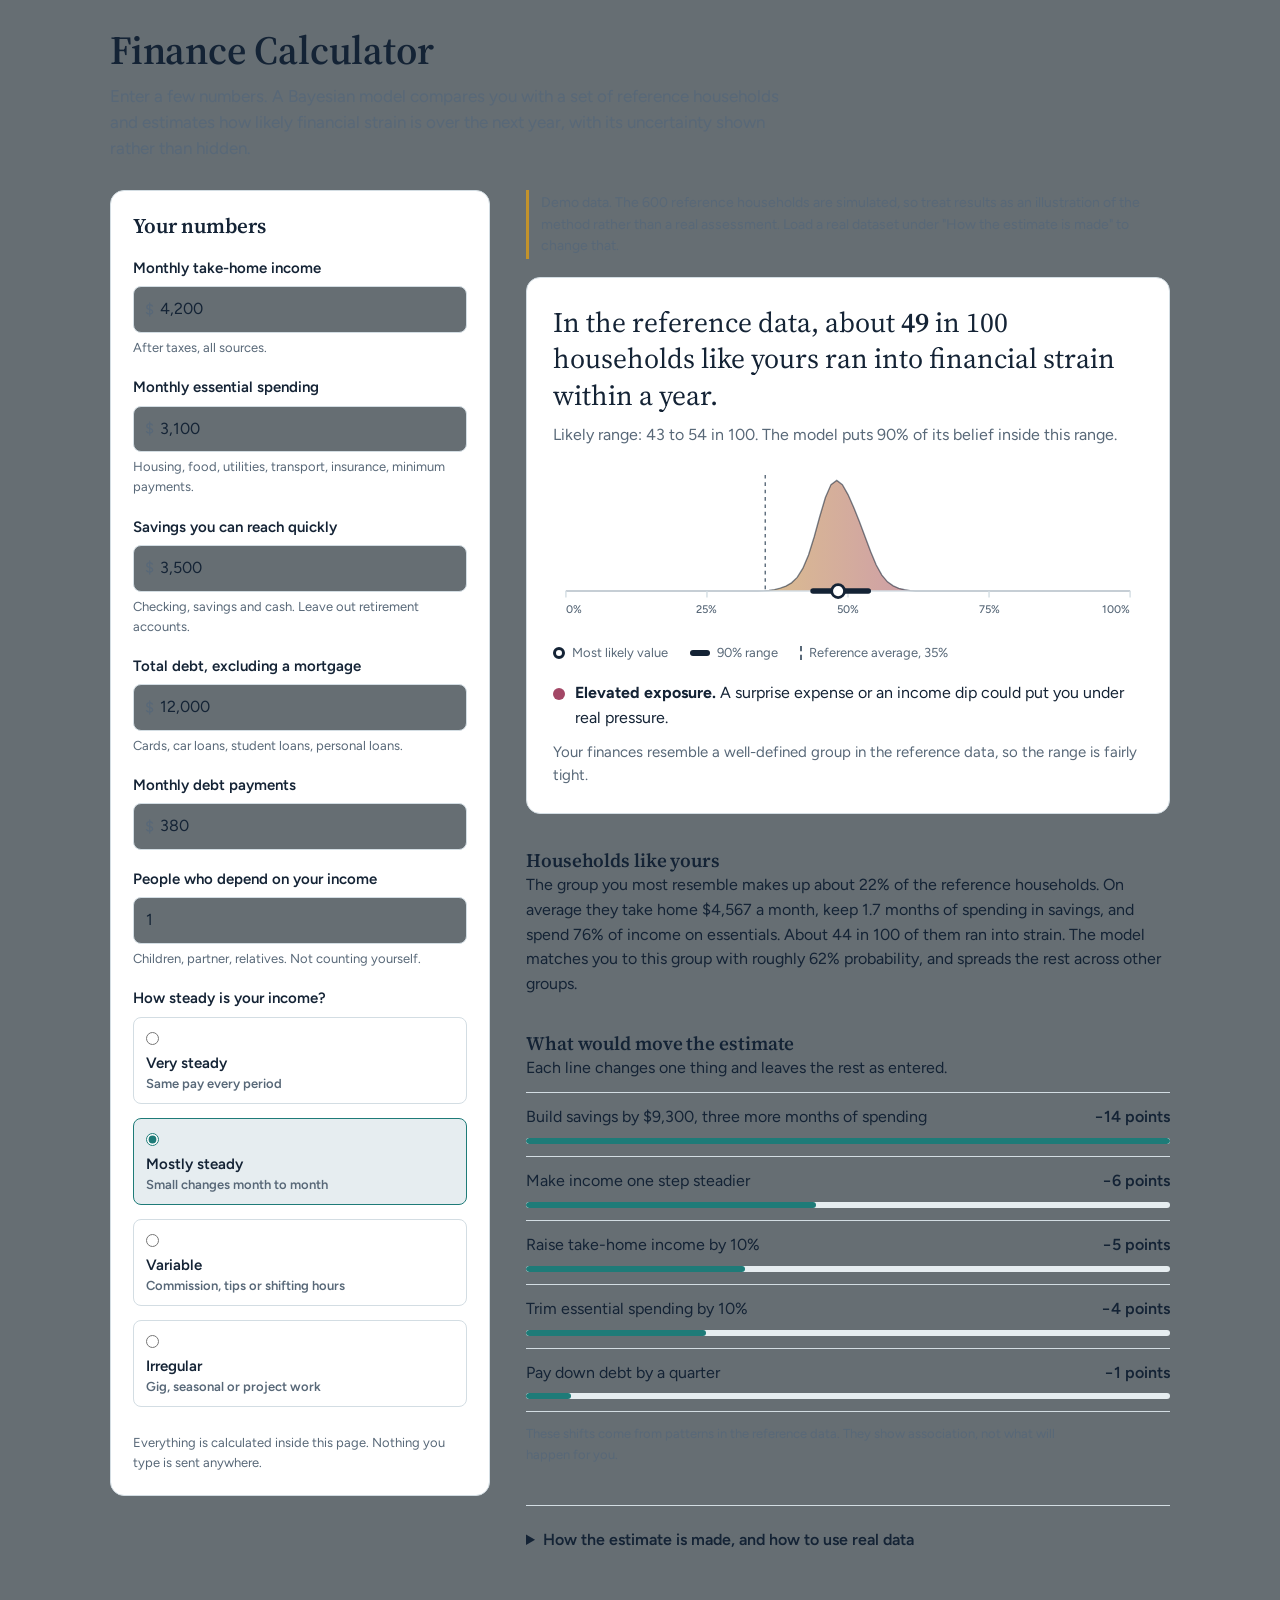
==== index.html @ e126327f "Move website files to root" ====
<!DOCTYPE html>
<html lang="en">
<head>
<meta charset="utf-8">
<meta name="viewport" content="width=device-width, initial-scale=1, viewport-fit=cover">
<title>Finance Calculator</title>
<link rel="preconnect" href="https://fonts.googleapis.com">
<link rel="preconnect" href="https://fonts.gstatic.com" crossorigin>
<link href="https://fonts.googleapis.com/css2?family=Figtree:wght@400;500;600&family=Source+Serif+4:opsz,wght@8..60,400;8..60,600&display=swap" rel="stylesheet">
<link rel="stylesheet" href="style.css">
</head>
<body>
<main class="wrap">
  <header>
    <h1>Finance Calculator</h1>
    <p class="lede">Enter a few numbers. A Bayesian model compares you with a set of reference households and estimates how likely financial strain is over the next year, with its uncertainty shown rather than hidden.</p>
  </header>

  <div class="app">
    <section class="inputs" aria-labelledby="in-h">
      <h2 id="in-h">Your numbers</h2>

      <div class="field">
        <label for="income">Monthly take-home income</label>
        <div class="money"><span>$</span><input id="income" type="text" inputmode="decimal" autocomplete="off" value="4,200"></div>
        <p class="hint">After taxes, all sources.</p>
      </div>
      <div class="field">
        <label for="expenses">Monthly essential spending</label>
        <div class="money"><span>$</span><input id="expenses" type="text" inputmode="decimal" autocomplete="off" value="3,100"></div>
        <p class="hint">Housing, food, utilities, transport, insurance, minimum payments.</p>
      </div>
      <div class="field">
        <label for="savings">Savings you can reach quickly</label>
        <div class="money"><span>$</span><input id="savings" type="text" inputmode="decimal" autocomplete="off" value="3,500"></div>
        <p class="hint">Checking, savings and cash. Leave out retirement accounts.</p>
      </div>
      <div class="field">
        <label for="debt">Total debt, excluding a mortgage</label>
        <div class="money"><span>$</span><input id="debt" type="text" inputmode="decimal" autocomplete="off" value="12,000"></div>
        <p class="hint">Cards, car loans, student loans, personal loans.</p>
      </div>
      <div class="field">
        <label for="debtPay">Monthly debt payments</label>
        <div class="money"><span>$</span><input id="debtPay" type="text" inputmode="decimal" autocomplete="off" value="380"></div>
      </div>
      <div class="field">
        <label for="deps">People who depend on your income</label>
        <input id="deps" type="number" min="0" max="6" step="1" value="1" inputmode="numeric">
        <p class="hint">Children, partner, relatives. Not counting yourself.</p>
      </div>
      <div class="field" role="radiogroup" aria-labelledby="vol-l">
        <span class="lbl" id="vol-l">How steady is your income?</span>
        <div class="opts">
          <label class="opt"><input type="radio" name="vol" value="0.1"><span><b>Very steady</b><small>Same pay every period</small></span></label>
          <label class="opt"><input type="radio" name="vol" value="0.3" checked><span><b>Mostly steady</b><small>Small changes month to month</small></span></label>
          <label class="opt"><input type="radio" name="vol" value="0.55"><span><b>Variable</b><small>Commission, tips or shifting hours</small></span></label>
          <label class="opt"><input type="radio" name="vol" value="0.8"><span><b>Irregular</b><small>Gig, seasonal or project work</small></span></label>
        </div>
      </div>
      <p class="privacy">Everything is calculated inside this page. Nothing you type is sent anywhere.</p>
    </section>

    <section id="results" aria-label="Your estimate">
      <div id="dataNote" class="note"></div>
      <div id="fitting" class="fitting" role="status">
        <span id="fitTxt">Learning from the reference households</span> <span id="progTxt">0%</span>
        <progress id="prog" max="1" value="0"></progress>
      </div>
      <div id="out" hidden></div>
      <div id="sr" class="sr" aria-live="polite"></div>

      <details class="more">
        <summary>How the estimate is made, and how to use real data</summary>
        <div class="more-body">
          <h3>The model</h3>
          <p>This is a Bayesian nonparametric model: a Dirichlet process mixture used as a profile regression. Each household is assumed to belong to a hidden group. Every group has its own typical finances and its own chance of financial strain.</p>
          <p>The number of groups is not fixed in advance. A Dirichlet process (concentration 1) lets the data decide, and always leaves room for a brand-new group when someone matches nobody well. The model is fitted by collapsed Gibbs sampling, with Normal–Gamma priors on the finances and a Beta prior on each group's strain rate.</p>
          <p>Your estimate averages over 60 posterior samples of the grouping. The range therefore reflects two kinds of doubt: which group you belong to, and how risky each group really is. Profiles far from every group get wider ranges automatically.</p>
          <p class="fine" id="modelStats"></p>

          <h3>What financial strain means</h3>
          <p>In the demo data it means being unable to absorb an unexpected cost of about one month of essential spending, or falling behind on bills, at some point within twelve months. If you load your own file, the outcome is whatever your file records.</p>

          <h3>Use your own reference data</h3>
          <p>The demo households are simulated, so results illustrate the method only. To make them meaningful, load a CSV of real households with a header row and these columns:</p>
          <p><code>income, expenses, savings, debt, debt_payment, dependents, variability, insecure</code></p>
          <p class="fine">Income, expenses and debt_payment are monthly dollars. Savings and debt are total dollars. Variability runs from 0 (very steady) to 1 (irregular). Insecure is 1 if the household experienced strain and 0 if not. Use plain numbers without commas or symbols. Files with more than 2,000 rows are randomly thinned to keep the page responsive. The file is read on this device only.</p>
          <p><input id="file" type="file" accept=".csv,text/csv" aria-label="Choose a CSV file"></p>
          <p><button class="btn" id="resetDemo" type="button">Use the demo data again</button></p>
          <p class="msg" id="upMsg" role="status"></p>
          <p class="fine">This tool is for education. It is not financial advice.</p>
        </div>
      </details>
    </section>
  </div>
</main>

<div class="bar" id="bar" hidden>
  <p id="barTxt"></p>
  <button class="btn" id="barBtn" type="button">See details</button>
</div>
<script src="app.js"></script>
</body>

</html>
---- style.css ----
:root{
  --bg:#666e73; --panel:#FFFFFF; --ink:#142335; --muted:#586878; --line:#D3DDE3; --soft:#E6EDF0;
  --low:#1E7B78; --mid:#C2922B; --high:#A34766; --focus:#2563B0; --accent:#1E7B78;
  --serif:'Source Serif 4', Georgia, 'Times New Roman', serif;
  --sans:'Figtree', system-ui, -apple-system, 'Segoe UI', Roboto, sans-serif;
  box-sizing:border-box;
  padding-top:env(safe-area-inset-top,0px);
  padding-bottom:env(safe-area-inset-bottom,0px);
}
@media (prefers-color-scheme: dark){
  :root:not([data-theme="light"]){
    --bg:#0D1926; --panel:#132334; --ink:#E4ECF2; --muted:#9BAEBD; --line:#274058; --soft:#1B2F44;
    --low:#4DB5AF; --mid:#E0B458; --high:#DC7F9B; --focus:#7FB2F0; --accent:#4DB5AF;
  }
}
:root[data-theme="dark"]{
  --bg:#0D1926; --panel:#132334; --ink:#E4ECF2; --muted:#9BAEBD; --line:#274058; --soft:#1B2F44;
  --low:#4DB5AF; --mid:#E0B458; --high:#DC7F9B; --focus:#7FB2F0; --accent:#4DB5AF;
}
html{scroll-padding-top:env(safe-area-inset-top,0px);}
*,*::before,*::after{box-sizing:border-box;}
[hidden]{display:none !important;}
body{margin:0;background:var(--bg);color:var(--ink);font:400 16px/1.55 var(--sans);-webkit-text-size-adjust:100%;}
.wrap{max-width:1100px;margin:0 auto;padding:28px 20px 96px;}
h1,h2,h3{font-family:var(--serif);font-weight:600;margin:0;letter-spacing:-0.005em;}
h1{font-size:clamp(28px,4.2vw,40px);line-height:1.12;}
h2{font-size:21px;line-height:1.25;}
h3{font-size:19px;line-height:1.3;}
p{margin:0 0 12px;}
.lede{max-width:62ch;color:var(--muted);margin-top:10px;font-size:17px;}
.app{display:grid;grid-template-columns:1fr;gap:28px;margin-top:28px;}
@media (min-width:900px){
  .app{grid-template-columns:minmax(320px,380px) minmax(0,1fr);gap:36px;align-items:start;}
  .inputs{position:sticky;top:calc(16px + env(safe-area-inset-top,0px));}
  .wrap{padding-bottom:64px;}
  .bar{display:none !important;}
}

/* inputs */
.inputs{background:var(--panel);border:1px solid var(--line);border-radius:14px;padding:22px;}
.field{margin-top:18px;}
.field label,.field .lbl{display:block;font-weight:600;font-size:15px;margin-bottom:6px;}
.hint{font-size:13px;color:var(--muted);margin:5px 0 0;}
input[type=text],input[type=number]{
  width:100%;font:inherit;color:var(--ink);background:var(--bg);border:1px solid var(--line);
  border-radius:8px;padding:10px 12px;
}
.money{position:relative;}
.money span{position:absolute;left:12px;top:50%;transform:translateY(-50%);color:var(--muted);pointer-events:none;}
.money input{padding-left:26px;}
:focus-visible{outline:2px solid var(--focus);outline-offset:2px;}
.opts{display:grid;gap:8px;}
.opt{display:flex;gap:10px;align-items:flex-start;padding:10px 12px;border:1px solid var(--line);border-radius:8px;cursor:pointer;}
.opt input{margin:4px 0 0;accent-color:var(--accent);}
.opt b{display:block;font-weight:600;font-size:15px;}
.opt small{display:block;color:var(--muted);font-size:13px;line-height:1.35;}
.opt:has(input:checked){border-color:var(--accent);background:var(--soft);}
.opt:has(input:focus-visible){outline:2px solid var(--focus);outline-offset:2px;}
.privacy{font-size:13px;color:var(--muted);margin:20px 0 0;}

/* results */
.note{font-size:14px;color:var(--muted);border-left:3px solid var(--mid);padding:2px 0 2px 12px;margin-bottom:18px;}
.hero{background:var(--panel);border:1px solid var(--line);border-radius:14px;padding:26px;}
.headline{font-family:var(--serif);font-size:clamp(22px,3vw,28px);line-height:1.3;margin:0 0 10px;font-weight:400;}
.headline strong{font-weight:600;}
.range{color:var(--muted);margin:0 0 6px;}
.plot{display:block;width:100%;height:auto;margin-top:14px;}
.plot text{fill:var(--muted);font:500 12px var(--sans);}
.plot .axis{stroke:var(--line);stroke-width:1.5;}
.plot .tick{stroke:var(--line);stroke-width:1.5;}
.plot .curve{fill:none;stroke:var(--ink);stroke-width:1.5;opacity:.55;}
.plot .ci{fill:var(--ink);}
.plot .med{fill:var(--panel);stroke:var(--ink);stroke-width:3;}
.plot .ref{stroke:var(--muted);stroke-width:1.5;stroke-dasharray:4 4;}
.legend{display:flex;flex-wrap:wrap;gap:6px 22px;font-size:13px;color:var(--muted);margin-top:6px;}
.legend span{display:inline-flex;align-items:center;gap:7px;}
.sw-med{width:12px;height:12px;border-radius:50%;border:3px solid var(--ink);display:inline-block;}
.sw-ci{width:20px;height:6px;border-radius:3px;background:var(--ink);display:inline-block;}
.sw-ref{width:0;height:14px;border-left:2px dashed var(--muted);display:inline-block;}
.cat{display:flex;gap:10px;align-items:flex-start;margin:18px 0 0;}
.dot{flex:none;width:12px;height:12px;border-radius:50%;margin-top:7px;}
.conf{margin:10px 0 0;color:var(--muted);font-size:15px;}
.sec{margin-top:34px;}
.sec p{max-width:68ch;}
.fine{font-size:13px;color:var(--muted);}
.levers{list-style:none;margin:12px 0 0;padding:0;}
.levers li{padding:12px 0;border-top:1px solid var(--line);}
.levers li:last-child{border-bottom:1px solid var(--line);}
.lv-row{display:flex;justify-content:space-between;gap:14px;align-items:baseline;}
.lv-delta{font-weight:600;white-space:nowrap;}
.lv-delta.flat{font-weight:400;color:var(--muted);}
.track{height:6px;border-radius:3px;background:var(--soft);margin-top:8px;overflow:hidden;}
.fill{height:100%;background:var(--low);border-radius:3px;}
@media (prefers-reduced-motion:no-preference){ .fill{transition:width .25s ease;} }
.empty,.fitting{background:var(--panel);border:1px dashed var(--line);border-radius:14px;padding:26px;color:var(--muted);}
.fitting progress{width:100%;height:8px;accent-color:var(--accent);margin-top:10px;}

/* details */
.more{margin-top:40px;border-top:1px solid var(--line);padding-top:16px;}
.more summary{cursor:pointer;font-weight:600;padding:6px 0;}
.more-body{max-width:70ch;padding-top:8px;}
.more-body h3{margin:22px 0 8px;font-size:18px;}
.btn{font:inherit;font-weight:600;color:var(--ink);background:var(--panel);border:1px solid var(--line);border-radius:8px;padding:9px 14px;cursor:pointer;}
.btn:hover{background:var(--soft);}
.msg{font-size:14px;margin-top:10px;}
.msg.err{color:var(--high);}
code{font-family:ui-monospace,SFMono-Regular,Menlo,monospace;font-size:.9em;background:var(--soft);padding:1px 5px;border-radius:4px;}

/* mobile summary bar */
.bar{position:fixed;left:0;right:0;bottom:0;z-index:5;background:var(--panel);border-top:1px solid var(--line);
  padding:10px 16px calc(10px + env(safe-area-inset-bottom,0px));display:flex;gap:12px;align-items:center;justify-content:space-between;}
.bar p{margin:0;font-size:14px;}
.sr{position:absolute;width:1px;height:1px;overflow:hidden;clip:rect(0 0 0 0);white-space:nowrap;}
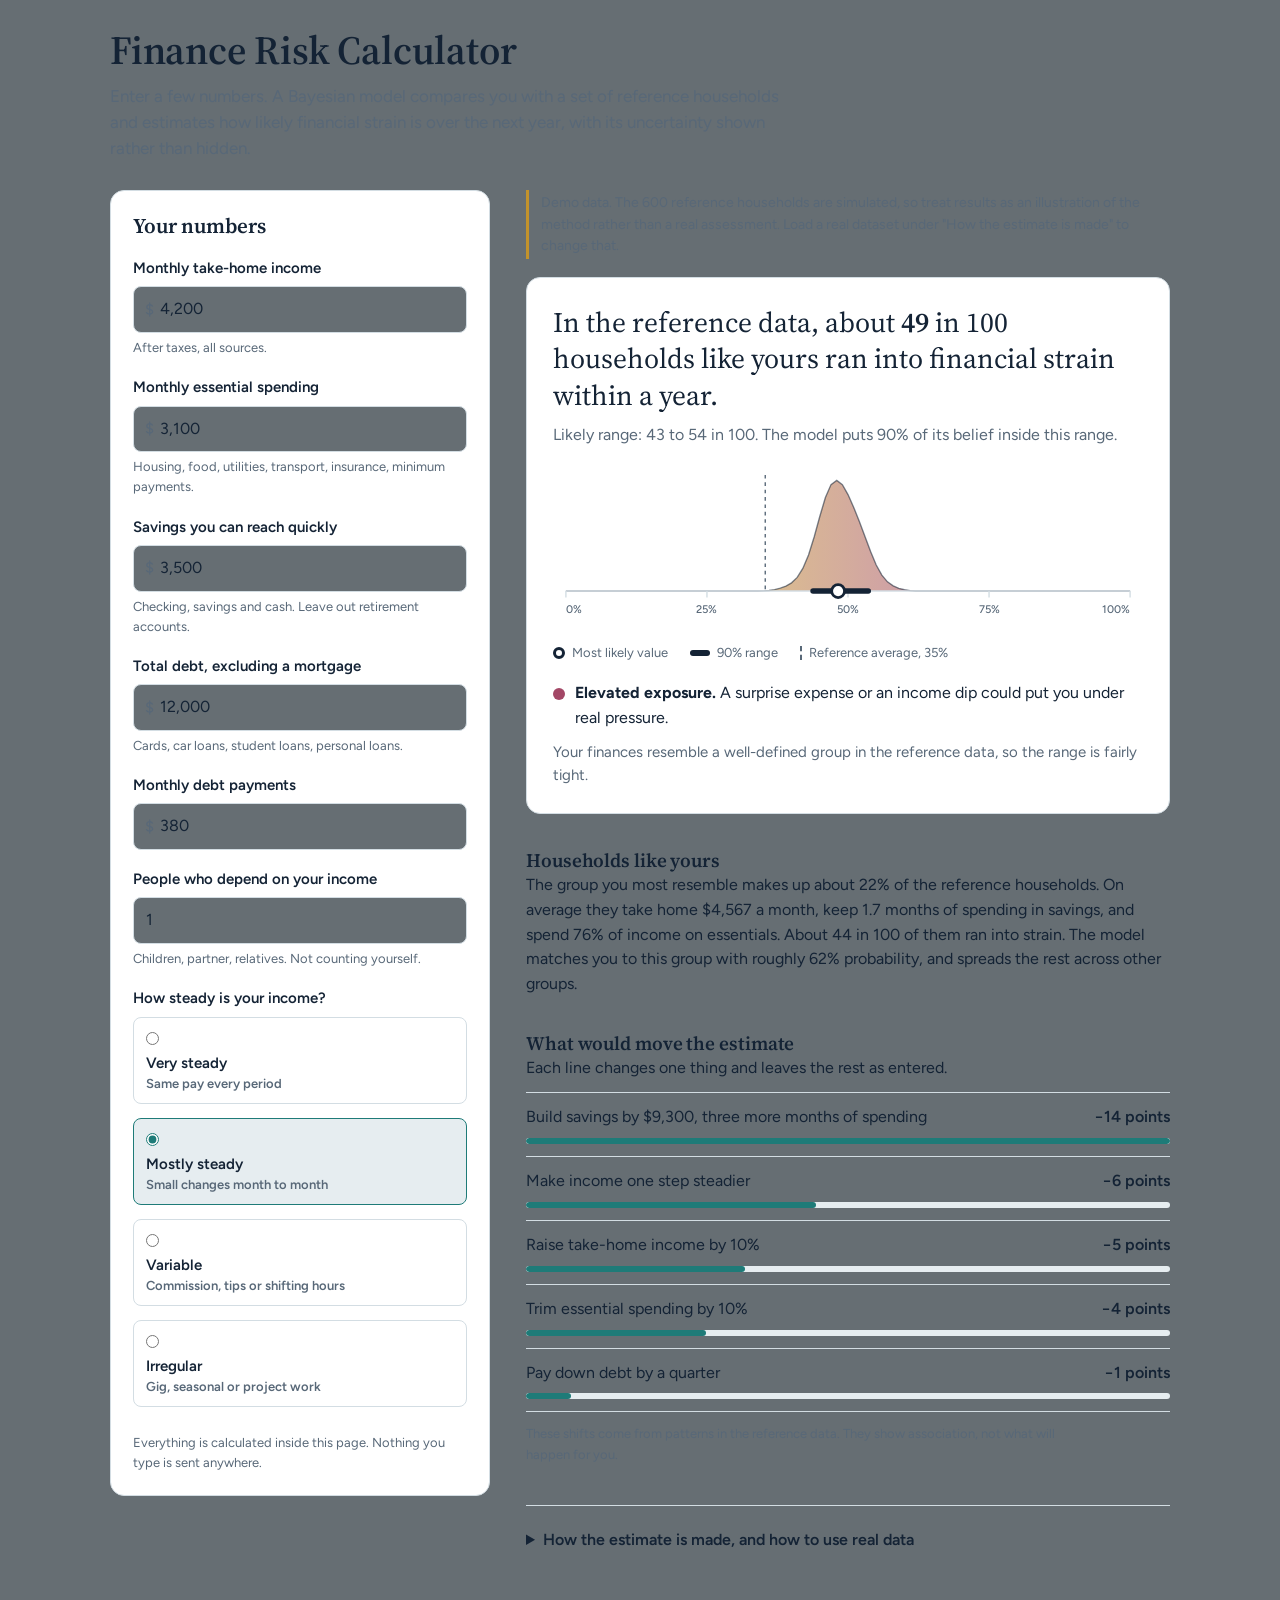
==== commit dfd3292d: "Rename Finance Calculator to Finance Risk Calculator" ====
--- a/index.html
+++ b/index.html
@@ -12,7 +12,7 @@
 <body>
 <main class="wrap">
   <header>
-    <h1>Finance Calculator</h1>
+    <h1>Finance Risk Calculator</h1>
     <p class="lede">Enter a few numbers. A Bayesian model compares you with a set of reference households and estimates how likely financial strain is over the next year, with its uncertainty shown rather than hidden.</p>
   </header>
 
@@ -103,4 +103,4 @@
 <script src="app.js"></script>
 </body>
 
-</html>+</html>
